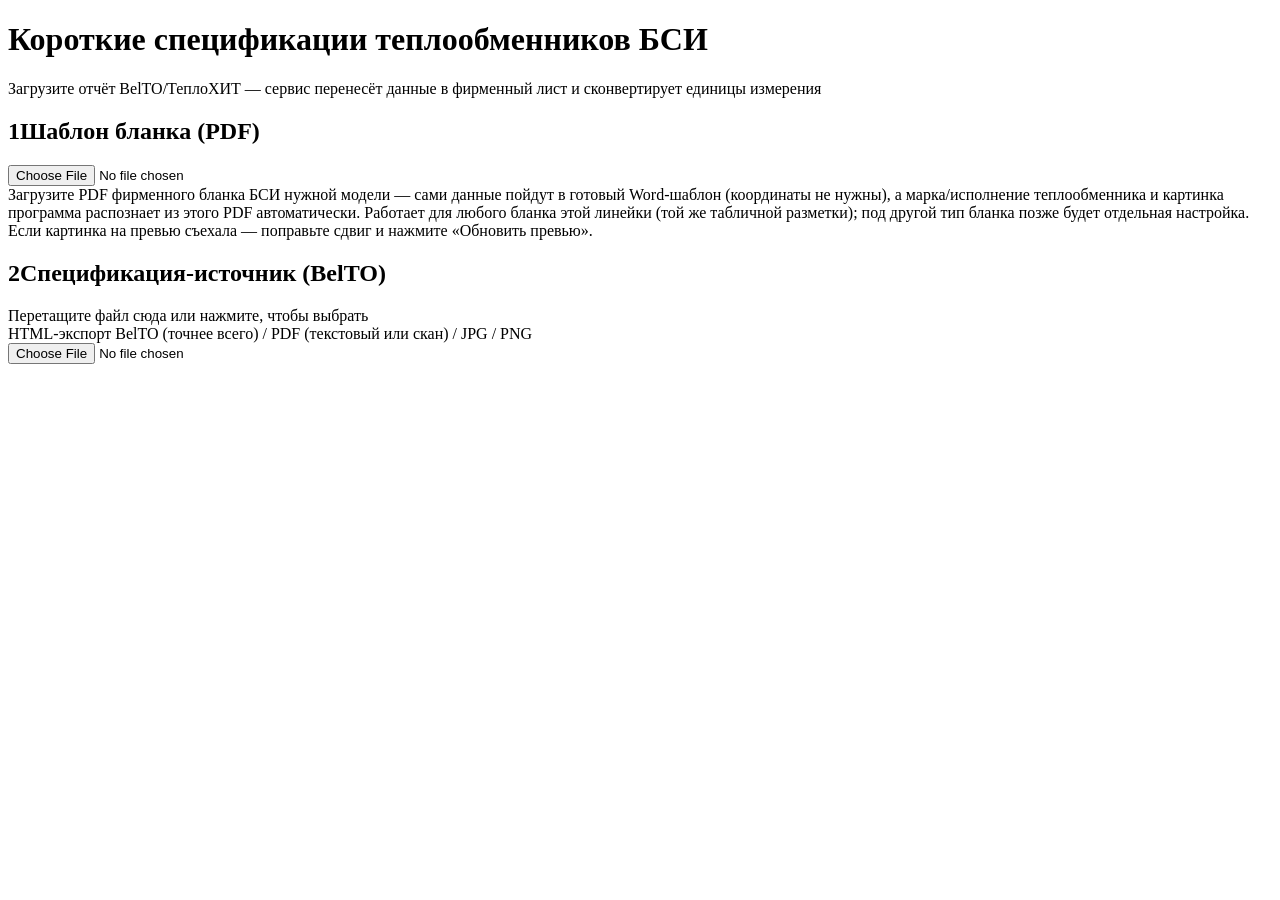
==== index.html @ 0c5f5c87 "Add files via upload" ====
<!doctype html>
<html lang="ru">
<head>
<meta charset="utf-8" />
<meta name="viewport" content="width=device-width, initial-scale=1" />
<title>БСИ — короткие спецификации теплообменников</title>
<link rel="stylesheet" href="css/style.css?v=43" />

<!-- Библиотеки — собраны локально в vendor/, CDN не требуется для загрузки самого приложения.
     Исключение: Tesseract.js при OCR-распознавании сам подтягивает языковые данные
     и wasm-ядро с CDN (jsdelivr) — для этого шага браузеру пользователя нужен интернет. -->
<script src="vendor/pdf.min.js"></script>
<script src="vendor/jszip.min.js"></script>
<script src="vendor/tesseract.min.js"></script>
</head>
<body>

<header class="appbar">
  <h1>Короткие спецификации теплообменников БСИ</h1>
  <p>Загрузите отчёт BelTO/ТеплоХИТ — сервис перенесёт данные в фирменный лист и сконвертирует единицы измерения</p>
</header>

<main>

  <section class="card">
    <h2><span class="step-num">1</span>Шаблон бланка (PDF)</h2>
    <input type="file" id="customTplInput" accept=".pdf" />
    <div class="hint">Загрузите PDF фирменного бланка БСИ нужной модели — сами данные пойдут в готовый Word-шаблон (координаты не нужны), а марка/исполнение теплообменника и картинка программа распознает из этого PDF автоматически. Работает для любого бланка этой линейки (той же табличной разметки); под другой тип бланка позже будет отдельная настройка. Если картинка на превью съехала — поправьте сдвиг и нажмите «Обновить превью».</div>
    <div class="status-line" id="customTplStatus"></div>
    <div id="customTplActions" style="display:none; margin-top:10px;">
      <div class="offset-row">
        <label>Сдвиг по X, мм <input type="number" id="offsetXInput" value="0" step="0.5" /></label>
        <label>Сдвиг по Y, мм <input type="number" id="offsetYInput" value="0" step="0.5" /></label>
        <label>Высота картинки, мм <input type="number" id="cropHeightInput" step="1" /></label>
      </div>
      <div class="hint">Программа сама находит на бланке «Общий вид теплообменника» и (если есть) «Компоновка пластин» по подписям и вырезает их как две отдельные картинки — текст «Расчёт выполнил» из PDF в вырезку не попадает (эти данные и так есть в шаблоне). Поле «Высота картинки» — запасной вариант на случай, если подписи не нашлись на нестандартном бланке: тогда вырезается один кадр фиксированной высоты, как раньше.</div>
      <div class="actions-row">
        <button id="btnCheckAlignment" class="secondary">Обновить превью картинки</button>
      </div>
      <div class="status-line" id="diagramPreviewStatus"></div>
      <div class="hint" id="diagramPreviewLabel1" style="display:none; margin-top:8px; font-weight:600;">Общий вид теплообменника</div>
      <img id="diagramPreviewImg" style="display:none; max-width:100%; border:1px solid var(--border); border-radius:6px; margin-top:4px;" />
      <div class="hint" id="diagramPreviewLabel2" style="display:none; margin-top:8px; font-weight:600;">Компоновка пластин в теплообменнике</div>
      <img id="diagramPreviewImg2" style="display:none; max-width:100%; border:1px solid var(--border); border-radius:6px; margin-top:4px;" />
    </div>
  </section>

  <section class="card">
    <h2><span class="step-num">2</span>Спецификация-источник (BelTO)</h2>
    <div class="dropzone" id="dropzone">
      <div>Перетащите файл сюда или нажмите, чтобы выбрать</div>
      <div class="hint">HTML-экспорт BelTO (точнее всего) / PDF (текстовый или скан) / JPG / PNG</div>
      <input type="file" id="fileInput" accept=".html,.htm,.pdf,.jpg,.jpeg,.png" />
    </div>
    <div class="status-line" id="parseStatus"></div>
    <details id="debugDetails" style="display:none; margin-top:10px;">
      <summary>Что удалось распознать (для проверки)</summary>
      <div class="debug-box" id="debugBox"></div>
    </details>
  </section>

  <section class="card" id="formSection" style="display:none;">
    <h2><span class="step-num">3</span>Проверьте и заполните поля</h2>

    <div class="section-title">Автоматически распознано из спецификации — проверьте перед генерацией</div>
    <div class="field-grid" id="autoFields"></div>

    <div class="section-title">Всегда вводится вручную (в спецификации BelTO этого нет)</div>
    <div class="field-grid" id="manualFields"></div>
  </section>

  <section class="card" id="actionsSection" style="display:none;">
    <h2><span class="step-num">4</span>Сформировать документ</h2>
    <div class="actions-row">
      <button id="btnCustomDocx">Скачать Word (.docx)</button>
      <button id="btnAddToJournal" class="secondary" style="display:none;">Добавить в журнал</button>
    </div>
    <div class="status-line" id="genStatus"></div>
    <div class="status-line" id="journalStatus"></div>
    <div class="hint" style="margin-top:8px; color:#6b7280; font-size:12px;">
      Нужен PDF? Откройте скачанный Word-файл и выберите «Файл → Сохранить как → PDF»
      (в Word или LibreOffice) — вёрстка, шрифты и границы таблиц останутся такими же, как в .docx.
    </div>
    <div class="hint" style="margin-top:8px; color:#6b7280; font-size:12px;">
      Журнал расчётов ведётся в Google Таблице. После скачивания документа появится кнопка
      «Добавить в журнал» — нажмите её, чтобы занести этот расчёт в таблицу (черновики и тесты
      заносить не обязательно). Работает, если в <code>js/config.js</code> указан адрес
      Google Apps Script (см. README.md, раздел «Журнал расчётов»).
    </div>
  </section>

</main>

<script src="vendor/fontkit.umd.min.js"></script>
<script src="vendor/pdf-lib.min.js"></script>
<script src="vendor/pizzip.min.js"></script>
<script src="vendor/docxtemplater.min.js"></script>
<script src="vendor/docxtemplater-image-module-free.js"></script>
<script src="js/config.js?v=43"></script>
<script src="js/units.js?v=43"></script>
<script src="js/fieldMap.js?v=43"></script>
<script src="js/beltoParser.js?v=43"></script>
<script src="js/extract.js?v=43"></script>
<script src="js/pdfTemplate.js?v=43"></script>
<script src="js/builtinPdfMapping.js?v=43"></script>
<script src="js/docxTemplate.js?v=43"></script>
<script src="js/diagramCrop.js?v=43"></script>
<script src="js/modelExtract.js?v=43"></script>
<script src="js/diagramZones.js?v=43"></script>
<script src="js/sheetsLog.js?v=43"></script>
<script src="js/app.js?v=43"></script>
</body>
</html>
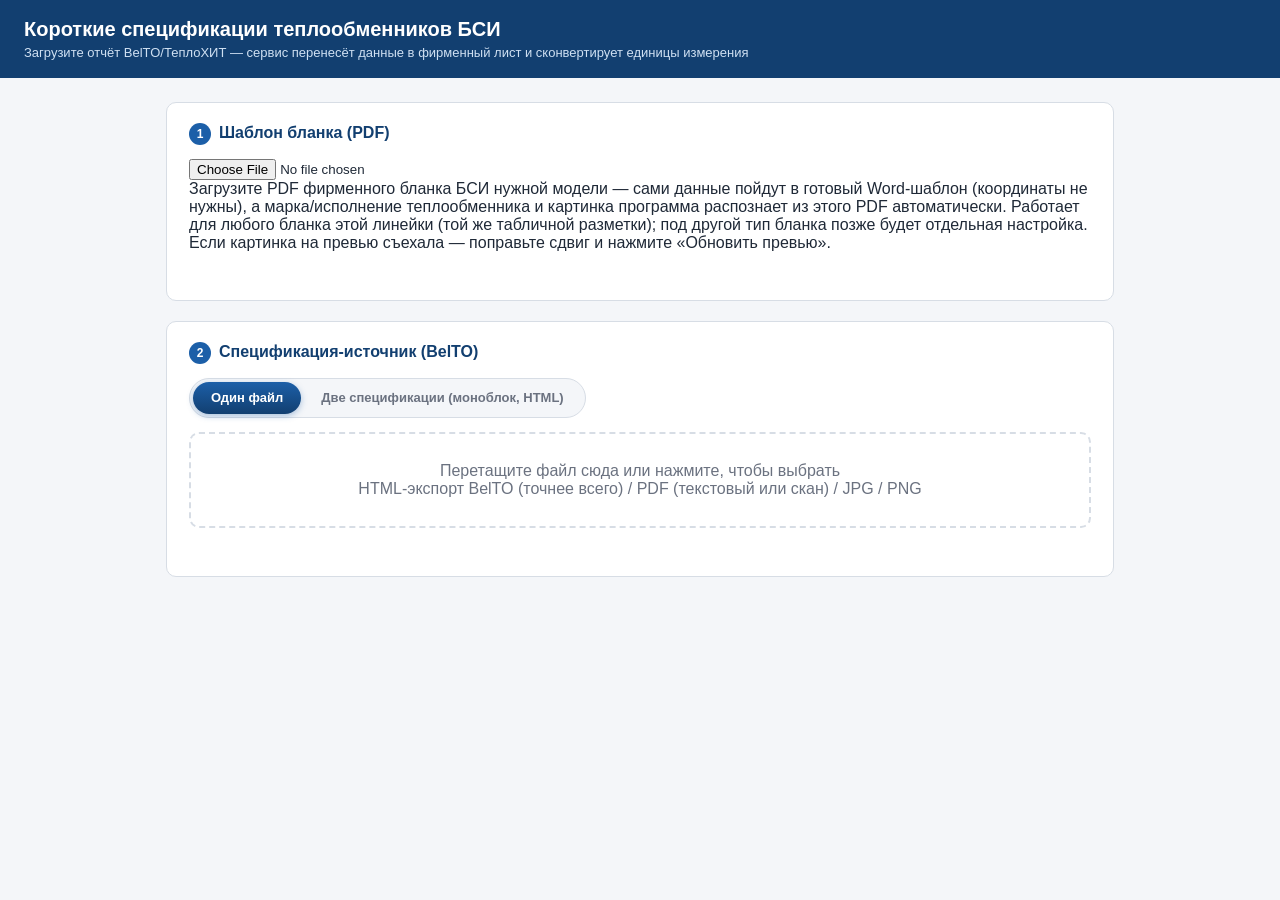
==== commit 4de3cea3: "Add files via upload" ====
--- a/index.html
+++ b/index.html
@@ -4,7 +4,7 @@
 <meta charset="utf-8" />
 <meta name="viewport" content="width=device-width, initial-scale=1" />
 <title>БСИ — короткие спецификации теплообменников</title>
-<link rel="stylesheet" href="css/style.css?v=43" />
+<link rel="stylesheet" href="css/style.css?v=44" />
 
 <!-- Библиотеки — собраны локально в vendor/, CDN не требуется для загрузки самого приложения.
      Исключение: Tesseract.js при OCR-распознавании сам подтягивает языковые данные
@@ -47,11 +47,24 @@
 
   <section class="card">
     <h2><span class="step-num">2</span>Спецификация-источник (BelTO)</h2>
+
+    <div class="segmented" id="specModeToggle" role="tablist" aria-label="Режим загрузки спецификации">
+      <button type="button" class="segmented-option active" data-mode="single" role="tab" aria-selected="true">Один файл</button>
+      <button type="button" class="segmented-option" data-mode="double" role="tab" aria-selected="false">Две спецификации (моноблок, HTML)</button>
+    </div>
+
     <div class="dropzone" id="dropzone">
       <div>Перетащите файл сюда или нажмите, чтобы выбрать</div>
-      <div class="hint">HTML-экспорт BelTO (точнее всего) / PDF (текстовый или скан) / JPG / PNG</div>
+      <div class="hint" id="dropzoneHint">HTML-экспорт BelTO (точнее всего) / PDF (текстовый или скан) / JPG / PNG</div>
       <input type="file" id="fileInput" accept=".html,.htm,.pdf,.jpg,.jpeg,.png" />
     </div>
+
+    <div class="dropzone" id="dropzone2" hidden>
+      <div>Вторая ступень — перетащите HTML-файл сюда или нажмите, чтобы выбрать</div>
+      <div class="hint">Только HTML-экспорт BelTO — отдельный расчёт II ступени как самостоятельного аппарата</div>
+      <input type="file" id="fileInput2" accept=".html,.htm" />
+    </div>
+
     <div class="status-line" id="parseStatus"></div>
     <details id="debugDetails" style="display:none; margin-top:10px;">
       <summary>Что удалось распознать (для проверки)</summary>
@@ -96,18 +109,18 @@
 <script src="vendor/pizzip.min.js"></script>
 <script src="vendor/docxtemplater.min.js"></script>
 <script src="vendor/docxtemplater-image-module-free.js"></script>
-<script src="js/config.js?v=43"></script>
-<script src="js/units.js?v=43"></script>
-<script src="js/fieldMap.js?v=43"></script>
-<script src="js/beltoParser.js?v=43"></script>
-<script src="js/extract.js?v=43"></script>
-<script src="js/pdfTemplate.js?v=43"></script>
-<script src="js/builtinPdfMapping.js?v=43"></script>
-<script src="js/docxTemplate.js?v=43"></script>
-<script src="js/diagramCrop.js?v=43"></script>
-<script src="js/modelExtract.js?v=43"></script>
-<script src="js/diagramZones.js?v=43"></script>
-<script src="js/sheetsLog.js?v=43"></script>
-<script src="js/app.js?v=43"></script>
+<script src="js/config.js?v=44"></script>
+<script src="js/units.js?v=44"></script>
+<script src="js/fieldMap.js?v=44"></script>
+<script src="js/beltoParser.js?v=44"></script>
+<script src="js/extract.js?v=44"></script>
+<script src="js/pdfTemplate.js?v=44"></script>
+<script src="js/builtinPdfMapping.js?v=44"></script>
+<script src="js/docxTemplate.js?v=44"></script>
+<script src="js/diagramCrop.js?v=44"></script>
+<script src="js/modelExtract.js?v=44"></script>
+<script src="js/diagramZones.js?v=44"></script>
+<script src="js/sheetsLog.js?v=44"></script>
+<script src="js/app.js?v=44"></script>
 </body>
 </html>
--- a/css/style.css
+++ b/css/style.css
@@ -0,0 +1,265 @@
+:root {
+  --accent: #1c5fa8;
+  --accent-dark: #123f70;
+  --bg: #f4f6f9;
+  --card: #ffffff;
+  --border: #d7dde5;
+  --text: #1f2937;
+  --muted: #6b7280;
+  --auto: #eef6ff;
+  --manual: #fff7e6;
+  --ok: #1a7f37;
+  --err: #c0392b;
+}
+
+* { box-sizing: border-box; }
+
+body {
+  margin: 0;
+  font-family: -apple-system, "Segoe UI", Roboto, Arial, sans-serif;
+  background: var(--bg);
+  color: var(--text);
+}
+
+header.appbar {
+  background: var(--accent-dark);
+  color: #fff;
+  padding: 18px 24px;
+}
+header.appbar h1 { margin: 0; font-size: 20px; }
+header.appbar p { margin: 4px 0 0; color: #cfe0f2; font-size: 13px; }
+
+main {
+  max-width: 980px;
+  margin: 24px auto 80px;
+  padding: 0 16px;
+  display: flex;
+  flex-direction: column;
+  gap: 20px;
+}
+
+.card {
+  background: var(--card);
+  border: 1px solid var(--border);
+  border-radius: 10px;
+  padding: 20px 22px;
+}
+
+.card h2 {
+  margin: 0 0 14px;
+  font-size: 16px;
+  color: var(--accent-dark);
+}
+
+.step-num {
+  display: inline-flex;
+  align-items: center;
+  justify-content: center;
+  width: 22px; height: 22px;
+  border-radius: 50%;
+  background: var(--accent);
+  color: #fff;
+  font-size: 12px;
+  margin-right: 8px;
+}
+
+select, input[type=text], input[type=number], textarea {
+  width: 100%;
+  padding: 8px 10px;
+  border: 1px solid var(--border);
+  border-radius: 6px;
+  font-size: 14px;
+  font-family: inherit;
+  background: #fff;
+  color: var(--text);
+}
+
+.dropzone {
+  border: 2px dashed var(--border);
+  border-radius: 10px;
+  padding: 28px;
+  text-align: center;
+  color: var(--muted);
+  cursor: pointer;
+  transition: border-color .15s, background .15s;
+}
+.dropzone.drag { border-color: var(--accent); background: var(--auto); }
+.dropzone input { display: none; }
+
+button {
+  background: var(--accent);
+  color: #fff;
+  border: none;
+  padding: 10px 18px;
+  border-radius: 7px;
+  font-size: 14px;
+  cursor: pointer;
+}
+button:hover { background: var(--accent-dark); }
+button.secondary {
+  background: #fff;
+  color: var(--accent-dark);
+  border: 1px solid var(--accent);
+}
+button.secondary:hover { background: var(--auto); }
+button:disabled { opacity: .5; cursor: not-allowed; }
+
+.status-line {
+  font-size: 13px;
+  color: var(--muted);
+  margin-top: 10px;
+  min-height: 18px;
+}
+.status-line.err { color: var(--err); }
+.status-line.ok { color: var(--ok); }
+
+.field-grid {
+  display: grid;
+  grid-template-columns: 1fr 1fr;
+  gap: 12px 18px;
+}
+@media (max-width: 640px) { .field-grid { grid-template-columns: 1fr; } }
+
+.field {
+  border-radius: 8px;
+  padding: 10px 12px;
+  border: 1px solid var(--border);
+}
+.field.auto { background: var(--auto); }
+.field.manual { background: var(--manual); }
+.field label {
+  display: block;
+  font-size: 12.5px;
+  font-weight: 600;
+  margin-bottom: 5px;
+  color: var(--text);
+}
+.field .badge {
+  font-size: 10.5px;
+  font-weight: 500;
+  padding: 1px 6px;
+  border-radius: 10px;
+  margin-left: 6px;
+  vertical-align: middle;
+}
+.field.auto .badge { background: #cfe3fb; color: var(--accent-dark); }
+.field.manual .badge { background: #ffe3ad; color: #7a4b00; }
+.field .hint { font-size: 11.5px; color: var(--muted); margin-top: 4px; }
+.field-wide { grid-column: 1 / -1; }
+.field-wide textarea { resize: vertical; font-size: 13px; line-height: 1.4; }
+
+.section-title {
+  font-size: 13px;
+  text-transform: uppercase;
+  letter-spacing: .04em;
+  color: var(--muted);
+  margin: 18px 0 8px;
+}
+.section-title:first-child { margin-top: 0; }
+
+.actions-row {
+  display: flex;
+  gap: 10px;
+  flex-wrap: wrap;
+  margin-top: 18px;
+}
+
+.debug-box {
+  background: #fafafa;
+  border: 1px solid var(--border);
+  border-radius: 8px;
+  padding: 10px 12px;
+  font-family: ui-monospace, SFMono-Regular, Menlo, monospace;
+  font-size: 12px;
+  max-height: 220px;
+  overflow: auto;
+  white-space: pre-wrap;
+  color: #444;
+}
+
+details summary { cursor: pointer; color: var(--accent-dark); font-size: 13px; }
+
+
+/* ============ Свой PDF-шаблон: переключатель режима, разметка ============ */
+
+.tpl-mode-row {
+  display: flex;
+  gap: 18px;
+  margin-bottom: 12px;
+  flex-wrap: wrap;
+}
+.radio-label {
+  display: inline-flex;
+  align-items: center;
+  gap: 6px;
+  font-size: 14px;
+  cursor: pointer;
+}
+.radio-label input { width: auto; }
+
+.file-btn-label {
+  display: inline-flex;
+  align-items: center;
+  cursor: pointer;
+}
+
+.offset-row {
+  display: flex;
+  gap: 18px;
+  flex-wrap: wrap;
+  margin-bottom: 4px;
+}
+.offset-row label {
+  display: flex;
+  align-items: center;
+  gap: 6px;
+  font-size: 13px;
+  color: var(--text);
+}
+.offset-row input[type=number] {
+  width: 80px;
+}
+
+
+/* ============ Изящный переключатель режима (сегментированный контрол) ============ */
+
+.segmented {
+  display: inline-flex;
+  align-items: center;
+  background: var(--bg);
+  border: 1px solid var(--border);
+  border-radius: 999px;
+  padding: 3px;
+  gap: 2px;
+  margin-bottom: 14px;
+}
+.segmented-option {
+  appearance: none;
+  border: none;
+  background: transparent;
+  color: var(--muted);
+  font-size: 13px;
+  font-weight: 600;
+  font-family: inherit;
+  line-height: 1.2;
+  padding: 8px 18px;
+  border-radius: 999px;
+  cursor: pointer;
+  white-space: nowrap;
+  transition: background-color .2s ease, color .2s ease, box-shadow .2s ease, transform .15s ease;
+}
+.segmented-option:hover:not(.active) { color: var(--accent-dark); background: #e8edf3; }
+.segmented-option:active { transform: scale(.97); }
+.segmented-option.active {
+  background: linear-gradient(180deg, var(--accent), var(--accent-dark));
+  color: #fff;
+  box-shadow: 0 2px 6px rgba(28, 95, 168, .35);
+}
+.segmented-option:focus-visible {
+  outline: 2px solid var(--accent);
+  outline-offset: 2px;
+}
+@media (max-width: 480px) {
+  .segmented { width: 100%; }
+  .segmented-option { flex: 1; text-align: center; padding: 8px 10px; }
+}
